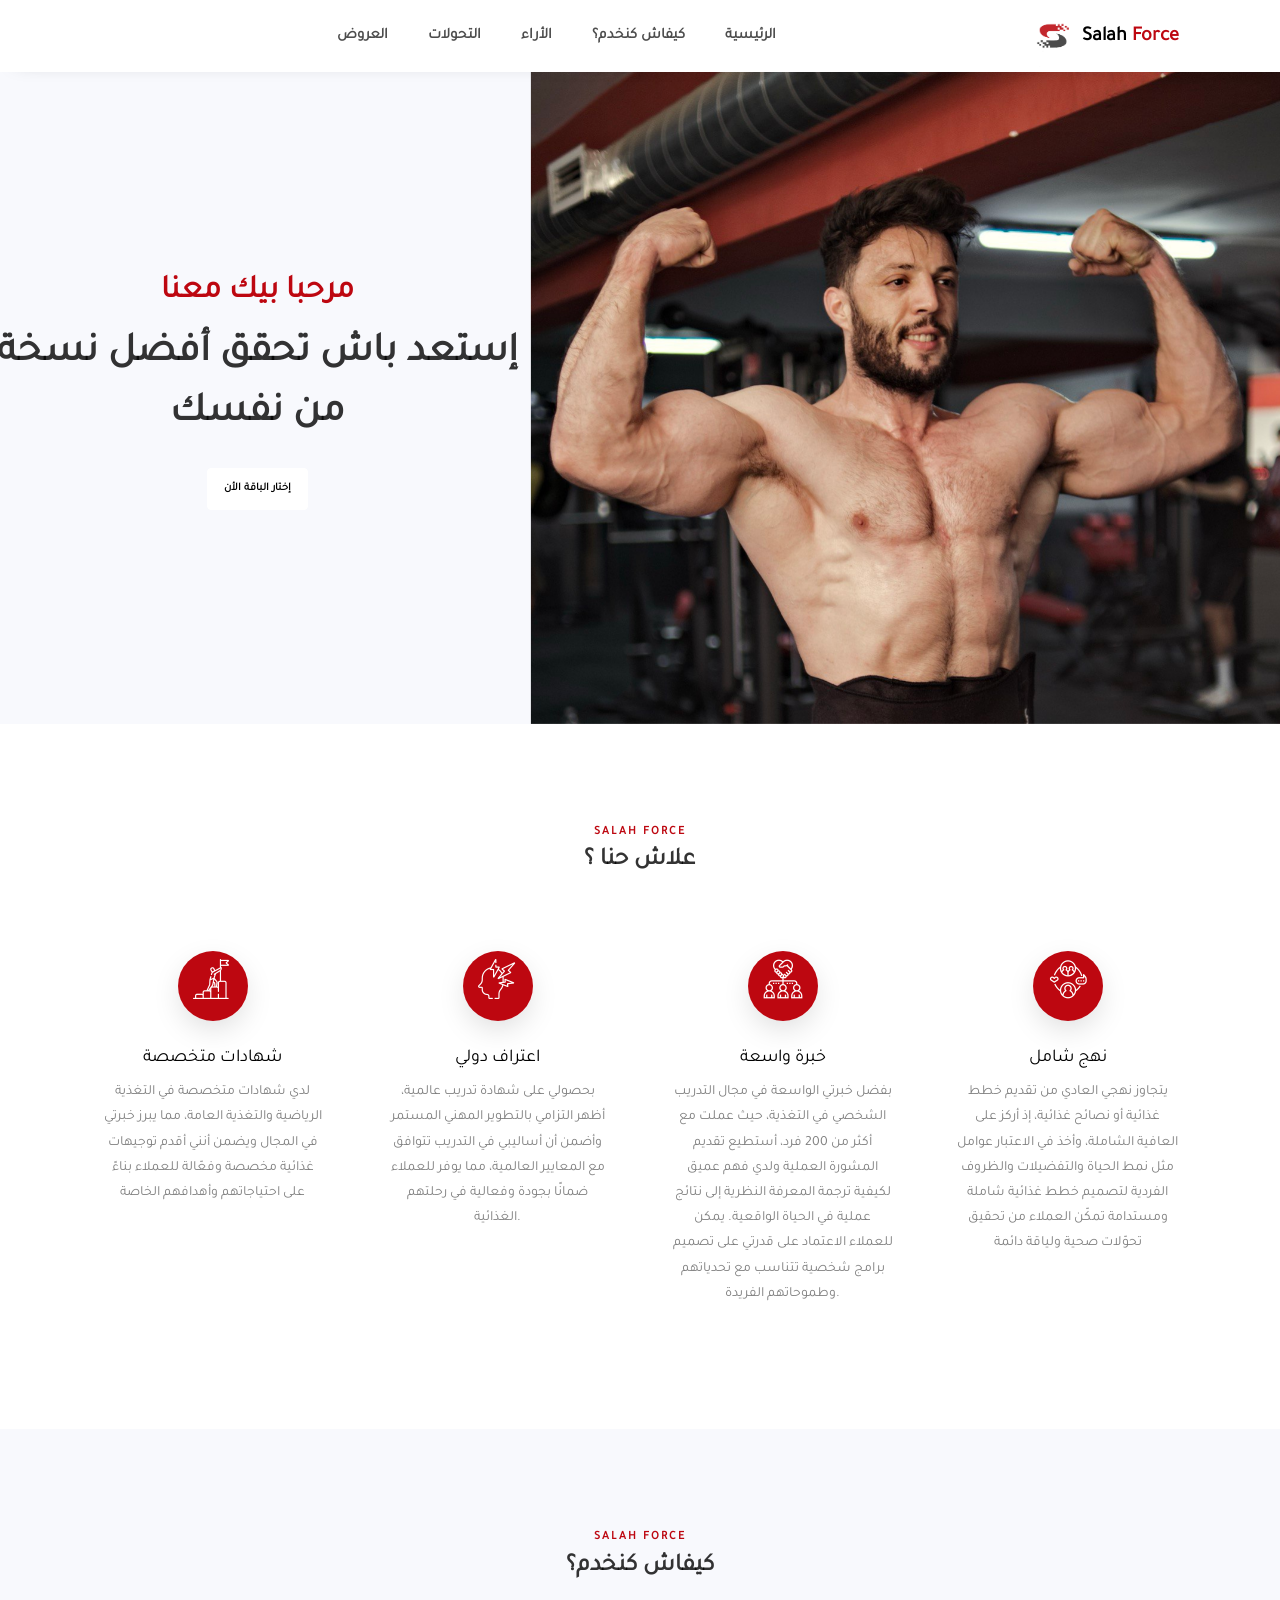
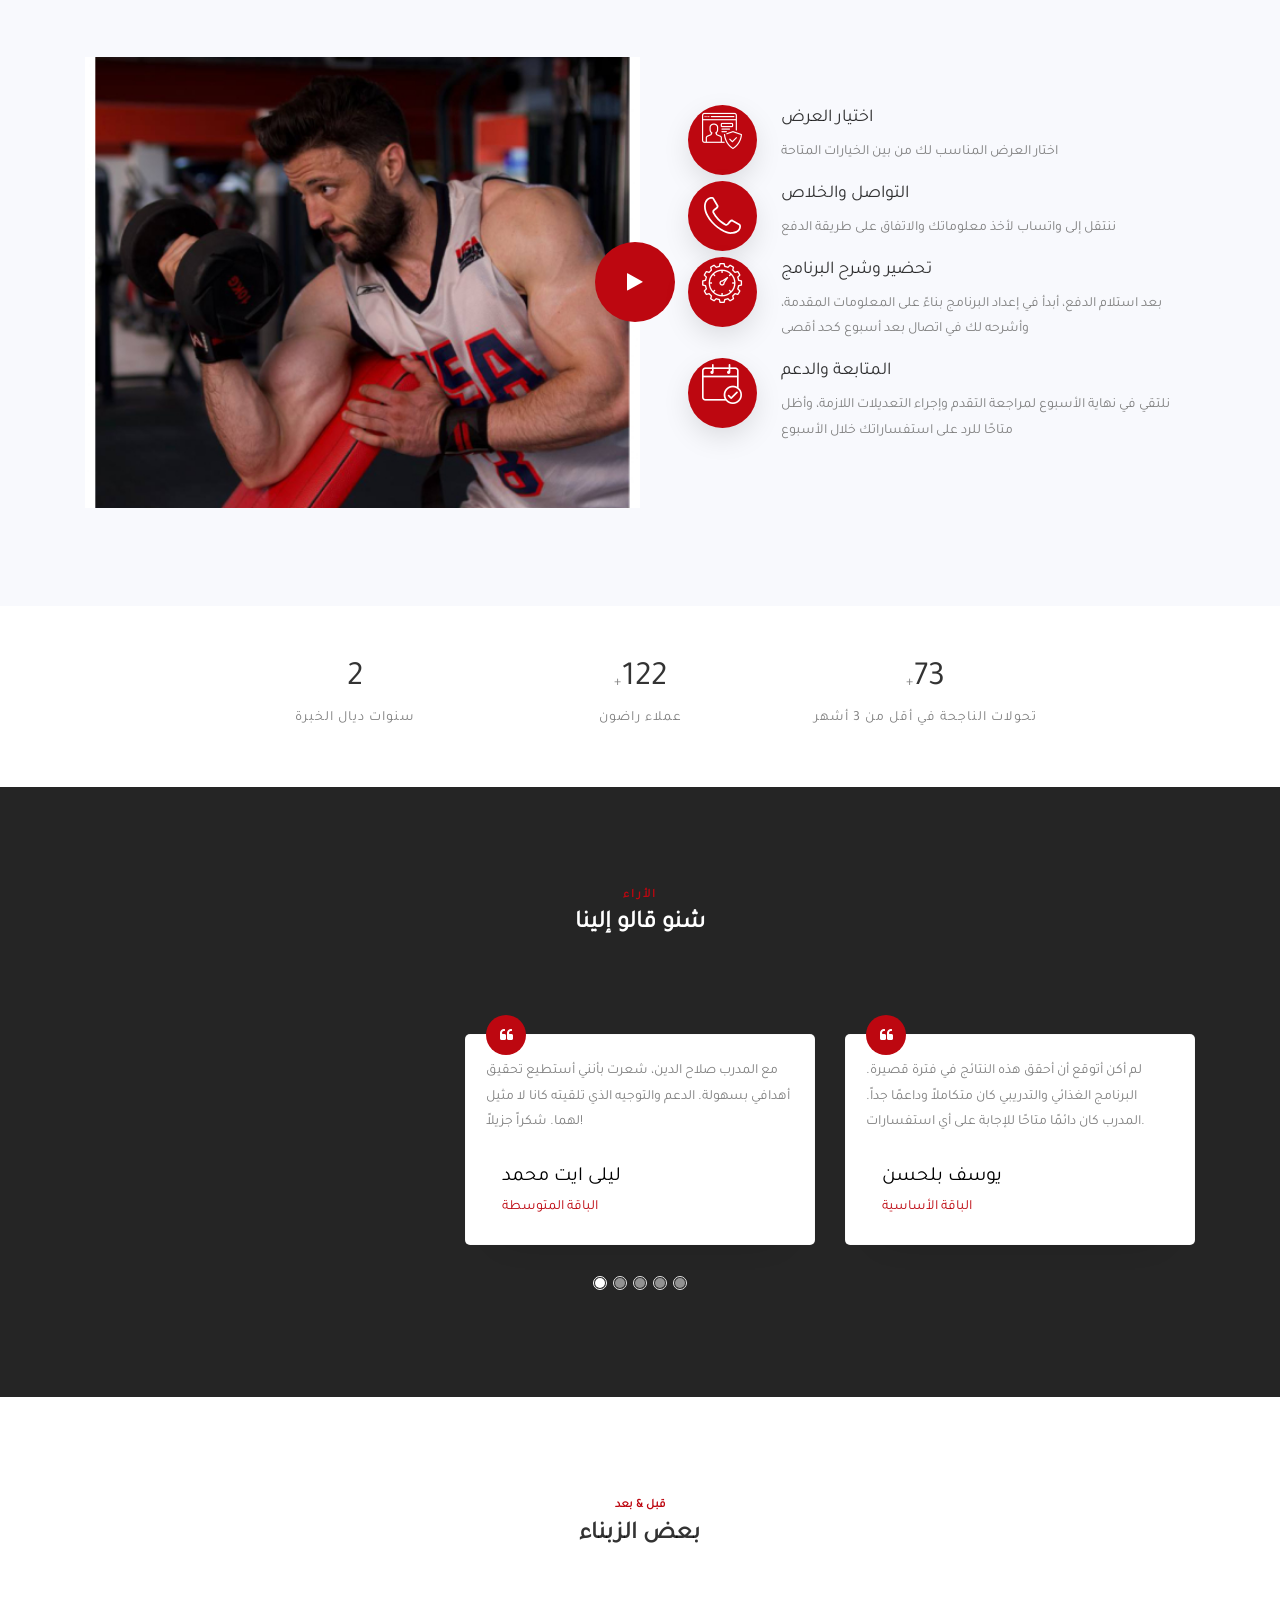
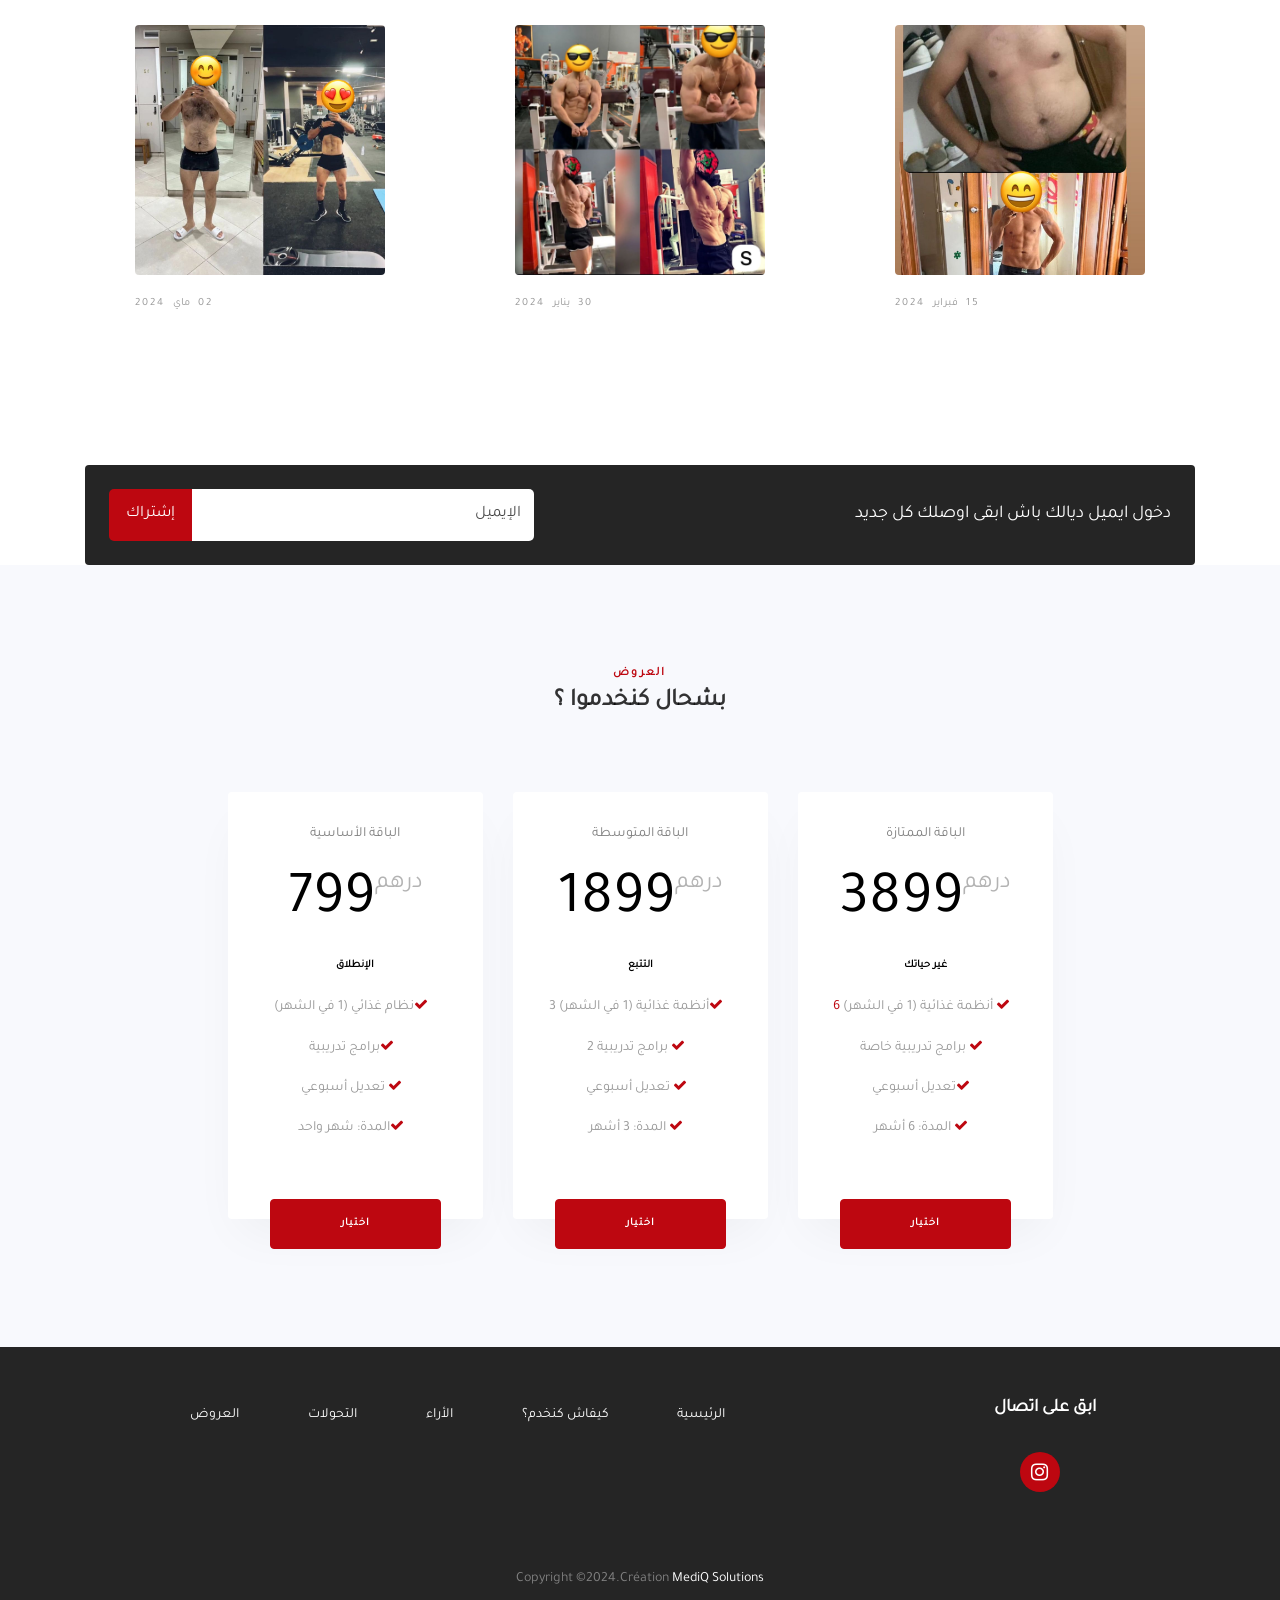
==== index.html @ 90fc4309 "Salah_Force" ====
<!DOCTYPE html>
<html lang="en">
  <head>
    <title>SalahForce</title>
    <meta charset="utf-8">
    <meta name="viewport" content="width=device-width, initial-scale=1, shrink-to-fit=no">
    
	<link rel="icon" href="images/salah-logo.png" type="image/icon type">

    <link href="https://fonts.googleapis.com/css?family=Poppins:300,400,500,600,700,800,900&display=swap" rel="stylesheet">

    <link rel="stylesheet" href="https://stackpath.bootstrapcdn.com/font-awesome/4.7.0/css/font-awesome.min.css">
    <link rel="stylesheet" href="css/animate.css">
    
    <link rel="stylesheet" href="css/owl.carousel.min.css">
    <link rel="stylesheet" href="css/owl.theme.default.min.css">
    <link rel="stylesheet" href="css/magnific-popup.css">

    <link rel="stylesheet" href="css/flaticon.css">
    <link rel="stylesheet" href="css/style.css">
  </head>
  <body>

	<nav class="navbar navbar-expand-lg navbar-dark ftco_navbar bg-dark ftco-navbar-light" id="ftco-navbar" style="position:fixed;width: 100%;">
	    <div class="container">
				
			<div class="collapse navbar-collapse" id="ftco-nav">
				<ul class="navbar-nav m-auto">
					<li class="nav-item"><a href="#prices" class="nav-link" style="letter-spacing: 0px;" >العروض</a></li>
					<li class="nav-item"><a href="#results" class="nav-link" style="letter-spacing: 0px;" >التحولات</a></li>
					<li class="nav-item"><a href="#reviews" class="nav-link" style="letter-spacing: 0px;" >الأراء</a></li>
					<li class="nav-item"><a href="#why-us" class="nav-link" style="letter-spacing: 0px;" > كيفاش كنخدم؟</a></li>
					<li class="nav-item"><a href="#home" class="nav-link" style="letter-spacing: 0px;" >الرئيسية</a></li>
				</ul>
	      	</div>
	    	<a class="navbar-brand" href="#home">
			<img src="images/salah-logo.png" width="50px">	
				Salah <span>Force</span>
			
			</a>
			<button class="navbar-toggler" type="button" data-toggle="collapse" data-target="#ftco-nav" aria-controls="ftco-nav" aria-expanded="false" aria-label="Toggle navigation">
				<span class="fa fa-bars"></span>
			</button>
	      	
	    </div>
	</nav>
    <!-- END nav -->
    

	<div class="header" style=" background: #f8f9fd !important;padding-top: 70px;" id="home">
		<div class="row d-flex flex-column flex-md-row" >
		  <div class="col col-md-5 col-sm-12 text-center ftco-animate" style="display: flex;justify-content: center;align-items: center;padding: 0;">
			<div class="text w-100">
			  <h2 style="letter-spacing: 0px; color: var(--red-coach); font-weight: 600;">مرحبا بيك معنا</h2>
			  <h1 class="mb-4" style="font-weight: 600;">إستعد باش تحقق أفضل نسخة من نفسك</h1>
			  <p class="price_btn_white"><a href="#prices" class="btn btn-white price_btn_white" style="letter-spacing: 0px; font-weight: 600;">إختار الباقة الأن</a></p>
			</div>
		  </div>
		  <div class="col col-md-7 col-sm-12 cover_picture" style="height: 100%;padding: 0;">
			<div class="img" style="height: 100%;">
			  <img src="images/cover-4.jpeg" style="height: 100%; width: 100%; object-fit: cover;" alt="">
			</div>
		  </div>
		</div>
	</div>
	  


    <section class="ftco-section" >
    	<div class="container">
    		<div class="row justify-content-center pb-5 mb-3">
          <div class="col-md-7 heading-section text-center ftco-animate">
			<span class="subheading">Salah Force</span>
            <h2>علاش حنا ؟</h2>
          </div>
        </div>
    		<div class="row">
          <div class="col-md-3 d-flex services align-self-stretch px-4 ftco-animate">
            <div class="d-block text-center">
              <div class="icon d-flex justify-content-center align-items-center">
            		<span class="flaticon-goal"></span>
              </div>
              <div class="media-body p-2 mt-3">
                <h3 class="heading">شهادات متخصصة</h3>
                <p>لدي شهادات متخصصة في التغذية الرياضية والتغذية العامة، مما يبرز خبرتي في المجال ويضمن أنني أقدم توجيهات غذائية مخصصة وفعّالة للعملاء بناءً على احتياجاتهم وأهدافهم الخاصة</p>
              </div>
            </div>      
          </div>
          <div class="col-md-3 d-flex services align-self-stretch px-4 ftco-animate">
            <div class="d-block text-center">
              <div class="icon d-flex justify-content-center align-items-center">
            		<span class="flaticon-stress"></span>
              </div>
              <div class="media-body p-2 mt-3">
                <h3 class="heading">اعتراف دولي</h3>
                <p>بحصولي على شهادة تدريب عالمية، أظهر التزامي بالتطوير المهني المستمر وأضمن أن أساليبي في التدريب تتوافق مع المعايير العالمية، مما يوفر للعملاء ضمانًا بجودة وفعالية في رحلتهم الغذائية.
				</p>
              </div>
            </div>    
          </div>
          <div class="col-md-3 d-flex services align-self-stretch px-4 ftco-animate">
            <div class="d-block text-center">
              <div class="icon d-flex justify-content-center align-items-center">
            		<span class="flaticon-crm"></span>
              </div>
              <div class="media-body p-2 mt-3">
                <h3 class="heading">خبرة واسعة</h3>
                <p>بفضل خبرتي الواسعة في مجال التدريب الشخصي في التغذية، حيث عملت مع أكثر من 200 فرد، أستطيع تقديم المشورة العملية ولدي فهم عميق لكيفية ترجمة المعرفة النظرية إلى نتائج عملية في الحياة الواقعية. يمكن للعملاء الاعتماد على قدرتي على تصميم برامج شخصية تتناسب مع تحدياتهم وطموحاتهم الفريدة.</p>
              </div>
            </div>      
          </div>
          <div class="col-md-3 d-flex services align-self-stretch px-4 ftco-animate">
            <div class="d-block text-center">
              <div class="icon d-flex justify-content-center align-items-center">
            		<span class="flaticon-marriage"></span>
              </div>
              <div class="media-body p-2 mt-3">
                <h3 class="heading">نهج شامل</h3>
                <p>يتجاوز نهجي العادي من تقديم خطط غذائية أو نصائح غذائية، إذ أركز على العافية الشاملة، وأخذ في الاعتبار عوامل مثل نمط الحياة والتفضيلات والظروف الفردية لتصميم خطط غذائية شاملة ومستدامة تمكّن العملاء من تحقيق تحوّلات صحية ولياقة دائمة</p>
              </div>
            </div>      
          </div>
        </div>
    	</div>
    </section>
   	
    <section class="ftco-section bg-light" id="why-us">
    	<div class="container">
    		<div class="row justify-content-center pb-5 mb-3">
          <div class="col-md-7 heading-section text-center ftco-animate">
            <span class="subheading">Salah Force</span>
			<h2>كيفاش كنخدم؟</h2>
            
          </div>
        </div>
    		<div class="row d-flex no-gutters">
    			<div class="col-md-6 d-flex">
					<div class="img img-video d-flex align-self-stretch align-items-center justify-content-center justify-content-md-end mb-4 mb-sm-0" style="background-image:url('images/coach-pic1.jpg');">
						<a href="images/coachingVideo.mp4" class="icon-video popup-video d-flex justify-content-center align-items-center">
							<span class="fa fa-play"></span>
						</a>
					</div>
				</div>
    			<div class="col-md-6 pl-md-5 py-md-5 py-sm-4 pl-sm-4">
    				<div class="services-2 w-100 d-flex">
    					<div class="icon d-flex align-items-center justify-content-center"><span class="flaticon-account"></span></div>
    					<div class="text pl-4">
    						<h4> اختيار العرض</h4>
    						<p>اختار العرض المناسب لك من بين الخيارات المتاحة	</p>
    					</div>
    				</div>
    				<div class="services-2 w-100 d-flex">
    					<div class="icon d-flex align-items-center justify-content-center">
							<?xml version="1.0" encoding="utf-8"?><svg version="1.1" id="Layer_1" xmlns="http://www.w3.org/2000/svg" xmlns:xlink="http://www.w3.org/1999/xlink" x="0px" y="0px" width="37px" height="37px" viewBox="0 0 122.88 122.267" enable-background="new 0 0 122.88 122.267" xml:space="preserve"><g><path fill="#fff" d="M33.822,50.291c4.137,7.442,8.898,14.604,15.074,21.133C55.1,77.984,62.782,83.962,72.771,89.03l0.01,0.005l0.002-0.005 c0.728,0.371,1.421,0.362,2.072,0.118c0.944-0.353,1.927-1.137,2.883-2.086c0.729-0.726,1.643-1.924,2.631-3.223 c3.846-5.054,8.601-11.301,15.314-8.193c0.142,0.065,0.276,0.141,0.402,0.226l22.373,12.852c0.08,0.046,0.157,0.095,0.23,0.147 c2.966,2.036,4.177,5.172,4.19,8.683c0.014,3.621-1.329,7.674-3.274,11.101c-2.565,4.517-6.387,7.502-10.761,9.525 c-4.17,1.928-8.798,2.954-13.267,3.608c-6.989,1.025-13.578,0.374-20.288-1.692c-6.55-2.017-13.176-5.385-20.4-9.86l-0.526-0.326 c-3.326-2.06-6.906-4.276-10.389-6.904C31.108,93.296,18.007,79.283,9.512,63.904C2.361,50.958-1.552,36.995,0.581,23.681 C1.75,16.375,4.901,9.743,10.333,5.35c4.762-3.853,11.188-5.94,19.448-5.203c0.973,0.084,1.793,0.639,2.255,1.419l0.006-0.003 l14.324,24.27c2.11,2.718,2.344,5.415,1.203,8.096c-0.943,2.218-2.892,4.251-5.476,6.168c-0.786,0.65-1.708,1.325-2.659,2.021 C36.236,44.459,32.578,47.136,33.822,50.291L33.822,50.291z M44.67,75.422C38.066,68.44,33.035,60.88,28.695,53.065 c-0.076-0.123-0.144-0.253-0.202-0.39c-3.174-7.459,2.52-11.625,7.493-15.262c0.845-0.618,1.663-1.217,2.401-1.829l0.002,0.003 c0.043-0.036,0.088-0.071,0.135-0.105c1.843-1.354,3.171-2.647,3.678-3.837c0.289-0.679,0.182-1.426-0.466-2.265 c-0.111-0.129-0.213-0.271-0.303-0.423L27.795,5.852c-5.869-0.241-10.419,1.321-13.784,4.044 c-4.239,3.429-6.723,8.759-7.674,14.699c-1.905,11.894,1.716,24.594,8.292,36.5c8.078,14.623,20.575,27.977,32.864,37.25 c3.379,2.55,6.776,4.653,9.932,6.607l0.526,0.326c6.818,4.223,13.017,7.386,19.052,9.244c5.876,1.809,11.634,2.38,17.729,1.486 c4.009-0.587,8.113-1.485,11.668-3.129c3.351-1.55,6.248-3.785,8.134-7.104c1.496-2.637,2.53-5.653,2.521-8.222 c-0.006-1.63-0.472-3.029-1.605-3.844L93.2,80.93c-2.461-1.081-5.629,3.081-8.193,6.45c-1.104,1.452-2.125,2.792-3.156,3.817 c-1.477,1.466-3.118,2.723-4.962,3.411c-2.136,0.799-4.395,0.834-6.755-0.37l0.002-0.004C59.522,88.849,51.323,82.457,44.67,75.422 L44.67,75.422z"/></g></svg>
						</div>
    					<div class="text pl-4">
    						<h4>التواصل والخلاص</h4>
    						<p>ننتقل إلى واتساب لأخذ معلوماتك والاتفاق على طريقة الدفع</p>
    					</div>
    				</div>
    				<div class="services-2 w-100 d-flex">
    					<div class="icon d-flex align-items-center justify-content-center"><span class="flaticon-performance"></span></div>
    					<div class="text pl-4">
    						<h4>تحضير وشرح البرنامج</h4>
    						<p>بعد استلام الدفع، أبدأ في إعداد البرنامج بناءً على المعلومات المقدمة، وأشرحه لك في اتصال بعد أسبوع كحد أقصى	</p>
    					</div>
    				</div>
    				<div class="services-2 w-100 d-flex">
    					<div class="icon d-flex align-items-center justify-content-center"><span class="flaticon-event"></span></div>
    					<div class="text pl-4">
    						<h4>المتابعة والدعم</h4>
    						<p>نلتقي في نهاية الأسبوع لمراجعة التقدم وإجراء التعديلات اللازمة، وأظل متاحًا للرد على استفساراتك خلال الأسبوع	</p>
    					</div>
    				</div>
	        </div>
        </div>
    	</div>
    </section>

    <section class="ftco-counter" id="section-counter">
    	<div class="container">
			<div class="row justify-content-center">
				<div class="col-md-6 col-lg-3 d-flex justify-content-center counter-wrap ftco-animate">
					<div class="block-18 text-center">
					<div class="text">
						<strong class="number" data-number="10">0</strong>
					</div>
					<div class="text">
						<span>سنوات  ديال الخبرة</span>
					</div>
					</div>
				</div>
				<div class="col-md-6 col-lg-3 d-flex justify-content-center counter-wrap ftco-animate">
					<div class="block-18 text-center">
					<div class="text d-flex justify-content-center align-items-center">
						<span>+ </span><strong class="number" data-number="500">0</strong>
					</div>
					<div class="text">
						<span>عملاء راضون</span>
					</div>
					</div>
				</div>
				<div class="col-md-6 col-lg-3 d-flex justify-content-center counter-wrap ftco-animate">
					<div class="block-18 text-center">
					<div class="text d-flex justify-content-center align-items-center">
						<span>+ </span><strong class="number" data-number="300">0</strong>
					</div>
					<div class="text">
						<span>تحولات الناجحة في أقل من 3 أشهر </span>
					</div>
					</div>
				</div>
        	</div>
    	</div>
    </section>



    <section class="ftco-section testimony-section bg-secondary" id="reviews">
      <div class="container">
        <div class="row justify-content-center pb-5 mb-3">
          <div class="col-md-7 heading-section heading-section-white text-center ftco-animate">
			<span class="subheading">الأراء </span>
			<h2>شنو قالو إلينا</h2>
          </div>
        </div>
        <div class="row ftco-animate">
          <div class="col-md-12">
            <div class="carousel-testimony owl-carousel ftco-owl">
              <div class="item">
                <div class="testimony-wrap py-4">
                	<div class="icon d-flex align-items-center justify-content-center"><span class="fa fa-quote-left"></span></div>
                  <div class="text">
                    <p class="mb-4">مع المدرب صلاح الدين، شعرت بأنني أستطيع تحقيق أهدافي بسهولة. الدعم والتوجيه الذي تلقيته كانا لا مثيل لهما. شكراً جزيلاً!</p>
                    <div class="d-flex align-items-center">
                    	
                    	<div class="pl-3">
		                    <p class="name">ليلى  ايت محمد</p>
		                    <span class="position" style="color: rgb(189 7 16);">الباقة المتوسطة </span>
		                  </div>
	                  </div>
                  </div>
                </div>
              </div>
              <div class="item">
                <div class="testimony-wrap py-4">
                	<div class="icon d-flex align-items-center justify-content-center"><span class="fa fa-quote-left"></span></div>
                  <div class="text">
                    <p class="mb-4">لم أكن أتوقع أن أحقق هذه النتائج في فترة قصيرة. البرنامج الغذائي والتدريبي كان متكاملاً وداعمًا جداً. المدرب كان دائمًا متاحًا للإجابة على أي استفسارات.</p>
                    <div class="d-flex align-items-center">
                    	
                    	<div class="pl-3">
		                    <p class="name">يوسف بلحسن</p>
		                    <span class="position" style="color: rgb(189 7 16);">الباقة الأساسية</span>
		                  </div>
	                  </div>
                  </div>
                </div>
              </div>
              <div class="item">
                <div class="testimony-wrap py-4">
                	<div class="icon d-flex align-items-center justify-content-center"><span class="fa fa-quote-left"></span></div>
                  <div class="text">
                    <p class="mb-4">التدريب مع صلاح الدين كان تجربة مميزة. فهمي للتغذية واللياقة تحسن بشكل كبير، وأشعر بالثقة في تحقيق أهدافي الصحية.</p>
                    <div class="d-flex align-items-center">
                    	
                    	<div class="pl-3">
		                    <p class="name">فاطمة الزهراء</p>
		                    <span class="position" style="color: rgb(189 7 16);">الباقة المتوسطة</span>
		                  </div>
	                  </div>
                  </div>
                </div>
              </div>
              <div class="item">
                <div class="testimony-wrap py-4">
                	<div class="icon d-flex align-items-center justify-content-center"><span class="fa fa-quote-left"></span></div>
                  <div class="text">
                    <p class="mb-4">مدرب محترف بمعنى الكلمة. البرنامج كان موجهًا لاحتياجاتي الخاصة وشعرت بتحسن كبير في طاقتي ولياقتي البدنية. أنصح الجميع بتجربة هذا التدريب.</p>
                    <div class="d-flex align-items-center">
                    
                    	<div class="pl-3">
		                    <p class="name">سعيد الكعبي</p>
		                    <span class="position" style="color: rgb(189 7 16);">الباقة الممتازة</span>
		                  </div>
	                  </div>
                  </div>
                </div>
              </div>
              <div class="item">
                <div class="testimony-wrap py-4">
                	<div class="icon d-flex align-items-center justify-content-center"><span class="fa fa-quote-left"></span></div>
                  <div class="text">
                    <p class="mb-4">تجربتي مع التدريب كانت رائعة. البرنامج كان مخصصًا تمامًا لاحتياجاتي، وشعرت بتحسن كبير في لياقتي وصحتي. أنصح بشدة بهذا التدريب.</p>
                    <div class="d-flex align-items-center">
                    	
                    	<div class="pl-3">
		                    <p class="name">أحمد العلوي</p>
		                    <span class="position" style="color: rgb(189 7 16);">الباقة المتوسطة</span>
		                  </div>
	                  </div>
                  </div>
                </div>
              </div>
            </div>
          </div>
        </div>
      </div>
    </section>

    <section class="ftco-section" id="results">
      <div class="container">
        <div class="row justify-content-center pb-5 mb-3">
          <div class="col-md-7 heading-section text-center ftco-animate">
			<span class="subheading" style="letter-spacing: 0px;">قبل &amp; بعد</span>
            <h2>بعض الزبناء</h2>
          </div>
        </div>
        <div class="row d-flex">
          <div class="col-md-4 d-flex justify-content-center ftco-animate">
            <div class="blog-entry align-self-stretch">
              <a href="blog-single.html" class="block-20 rounded" style="background-image: url('images/transformation1.jpeg');">
              </a>
              <div class="text mt-3">
              	<div class="meta mb-2">
					<div><a href="#">2024 </a></div>
					<div><a href="#" style="letter-spacing: 0px;">ماي </a></div>
					<div><a href="#">02</a></div>
                </div>
              </div>
            </div>
          </div>
          <div class="col-md-4 d-flex justify-content-center ftco-animate">
            <div class="blog-entry align-self-stretch">
              <a href="blog-single.html" class="block-20 rounded" style="background-image: url('images/transformation2.jpeg');">
              </a>
              <div class="text mt-3">
              	<div class="meta mb-2">
					<div><a href="#">2024 </a></div>
                  <div><a href="#" style="letter-spacing: 0px;">يناير </a></div>
                  <div><a href="#">30</a></div>
                </div>
              </div>
            </div>
          </div>
          <div class="col-md-4 d-flex justify-content-center ftco-animate">
            <div class="blog-entry align-self-stretch">
              <a href="blog-single.html" class="block-20 rounded" style="background-image: url('images/transformation3.jpeg');">
              </a>
              <div class="text mt-3">
              	<div class="meta mb-2">
					<div><a href="#">2024 </a></div>
					<div><a href="#" style="letter-spacing: 0px;">فبراير </a></div>
					<div><a href="#">15</a></div>
                </div>
              </div>
            </div>
          </div>
        </div>
      </div>
    </section>
		

    <section class="ftco-section ftco-no-pb ftco-no-pt">
      <div class="container">
      	<div class="row">
	      	<div class="col-md-12">
	      		<div class="bg-secondary w-100 rounded p-4">
	        		<div class="row">
						<div class="col-md-5 d-flex align-items-center">
							<form action="#" class="subscribe-form">
							  	<div class="form-group d-flex">
									<input type="submit" value="إشتراك" class="submit px-3">
									<input type="text" class="form-control" placeholder="الإيميل">
							  	</div>
							</form>
						</div>
						<div class="col-md-7 d-flex align-items-center justify-content-md-end email-section">
							<h2 class="mb-3 mb-sm-0" style="color:#fff; font-size: 18px;">دخول ايميل ديالك باش ابقى اوصلك كل جديد</h2>
						</div>
			          
		          	</div>
			      </div>
			    </div>
			  </div>
      </div>
    </section>

    <section class="ftco-section bg-light" id="prices">
    	<div class="container">
    		<div class="row justify-content-center pb-5 mb-3">
          <div class="col-md-7 heading-section text-center ftco-animate">
            <span class="subheading">العروض</span>
            <h2>بشحال كنخدموا ؟</h2>
          </div>
        </div>
    		<div class="row justify-content-center">
			
	        <div class="col-md-6 col-lg-3 ftco-animate">
	          <div class="block-7">
	            <div class="text-center">
				<span>الباقة الأساسية</span>
	            <span class="price"><span class="number">799</span><sup>درهم</sup></span>
	            <span class="excerpt d-block" style="letter-spacing: 0px;" > الإنطلاق</span>
	            
	            <ul class="pricing-text mb-5">
					<li> نظام غذائي (1 في الشهر)<span class="fa fa-check mr-2"></span></li>
					<li>برامج تدريبية<span class="fa fa-check mr-2"></span></li>
					<li>تعديل أسبوعي <span class="fa fa-check mr-2"></span></li>
					<li>المدة: شهر واحد<span class="fa fa-check mr-2"></span></li>
	            </ul>

				
				<a href="https://wa.me/212664118036?text=Starter%20Pack%20!" class="btn btn-primary d-block px-2 py-3">اختيار</a>
	            </div>
	          </div>
	        </div>
	        <div class="col-md-6 col-lg-3 ftco-animate">
	          	<div class="block-7">
					<div class="text-center">
					<span>الباقة المتوسطة</span>
					<span class="price"> <span class="number">1899</span><sup>درهم</sup></span>
					<span class="excerpt d-block" style="letter-spacing: 0px;" >التتبع</span>
					
					<ul class="pricing-text mb-5">
						<li>3 أنظمة غذائية (1 في الشهر)<span class="fa fa-check mr-2"></span></li>
						<li>2 برامج تدريبية <span class="fa fa-check mr-2"></span></li>
						<li>تعديل أسبوعي <span class="fa fa-check mr-2"></span></li>
						<li>المدة: 3 أشهر <span class="fa fa-check mr-2"></span></li>
					</ul>

					
				<a href="https://wa.me/212664118036?text=Pack%20Medium%20!" class="btn btn-primary d-block px-2 py-3">اختيار</a>
					</div>
	          	</div>
	        </div>
	        <div class="col-md-6 col-lg-3 ftco-animate">
	          <div class="block-7">
	            <div class="text-center">
				<span>الباقة الممتازة</span>
	            <span class="price"> <span class="number">3899</span><sup>درهم</sup></span>
	            <span class="excerpt d-block" style="letter-spacing: 0px;" >غير حياتك </span>
	           
	            <ul class="pricing-text mb-5">
					<li> أنظمة غذائية (1 في الشهر) <span style="color: rgb(189 7 16);">6</span> <span class="fa fa-check mr-2"></span></li>
					<li>برامج تدريبية خاصة <span class="fa fa-check mr-2"></span></li>
					<li>تعديل أسبوعي<span class="fa fa-check mr-2"></span></li>
					<li>المدة: 6 أشهر <span class="fa fa-check mr-2"></span></li>
	            </ul>
				<a href="https://wa.me/212664118036?text=Pack%20Premium%20!" class="btn btn-primary d-block px-2 py-3">اختيار</a>

	            </div>
	          </div>
	        </div>
	      </div>
    	</div>
    </section>


    <footer class="footer">
			<div class="container-fluid px-lg-5">
						<div class="row">
							<div class="col-md-8 py-5">
								<div class="row justify-content-center">
									<div class="col-md-12 col-lg-10">
										<div class="row">
											<div class="col-md-12 mb-md-0 mb-4">
												<ul class="footer-nav m-auto ">
													<li class="nav-item"><a href="#prices" class="nav-link" >العروض</a></li>
													<li class="nav-item"><a href="#results" class="nav-link" >التحولات</a></li>
													<li class="nav-item"><a href="#reviews" class="nav-link" >الأراء</a></li>
													<li class="nav-item"><a href="#why-us" class="nav-link" > كيفاش كنخدم؟</a></li>
													<li class="nav-item"><a href="#home" class="nav-link" >الرئيسية</a></li>
												</ul>
											</div>
										</div>
									</div>
								</div>
							</div> 
							<div class="col-md-4 mb-md-0 mb-4 py-5">
								<h2 class="footer-heading">ابق على اتصال</h2>
								<ul class="ftco-footer-social p-0">
									<li class="ftco-animate"><a target="_blank" href="https://www.instagram.com/salah__e_eddine/" data-toggle="tooltip" data-placement="top" title="Instagram"><span class="fa fa-instagram"></span></a></li>
								</ul>
							</div>
							
						</div>
						<div class="row text-center">
							<div class="col-md-12">
								<p class="copyright">
					  			Copyright &copy;2024.Création <a href="https://www.linkedin.com/in/mehdi-ben-marzouq/" target="_blank">MediQ Solutions</a></p>
							</div>
						</div>
			</div>
		</footer>
		
  <!-- loader -->
  <div id="ftco-loader" class="show fullscreen"><svg class="circular" width="48px" height="48px"><circle class="path-bg" cx="24" cy="24" r="22" fill="none" stroke-width="4" stroke="#eeeeee"/><circle class="path" cx="24" cy="24" r="22" fill="none" stroke-width="4" stroke-miterlimit="10" stroke="#F96D00"/></svg></div>





  <script src="js/jquery.min.js"></script>
  <script src="js/jquery-migrate-3.0.1.min.js"></script>
  <script src="js/popper.min.js"></script>
  <script src="js/bootstrap.min.js"></script>
  <script src="js/jquery.easing.1.3.js"></script>
  <script src="js/jquery.waypoints.min.js"></script>
  <script src="js/jquery.stellar.min.js"></script>
  <script src="js/jquery.animateNumber.min.js"></script>
  <script src="js/owl.carousel.min.js"></script>
  <script src="js/jquery.magnific-popup.min.js"></script>
  <script src="js/scrollax.min.js"></script>

  <script src="js/main.js"></script>

  </body>
</html>
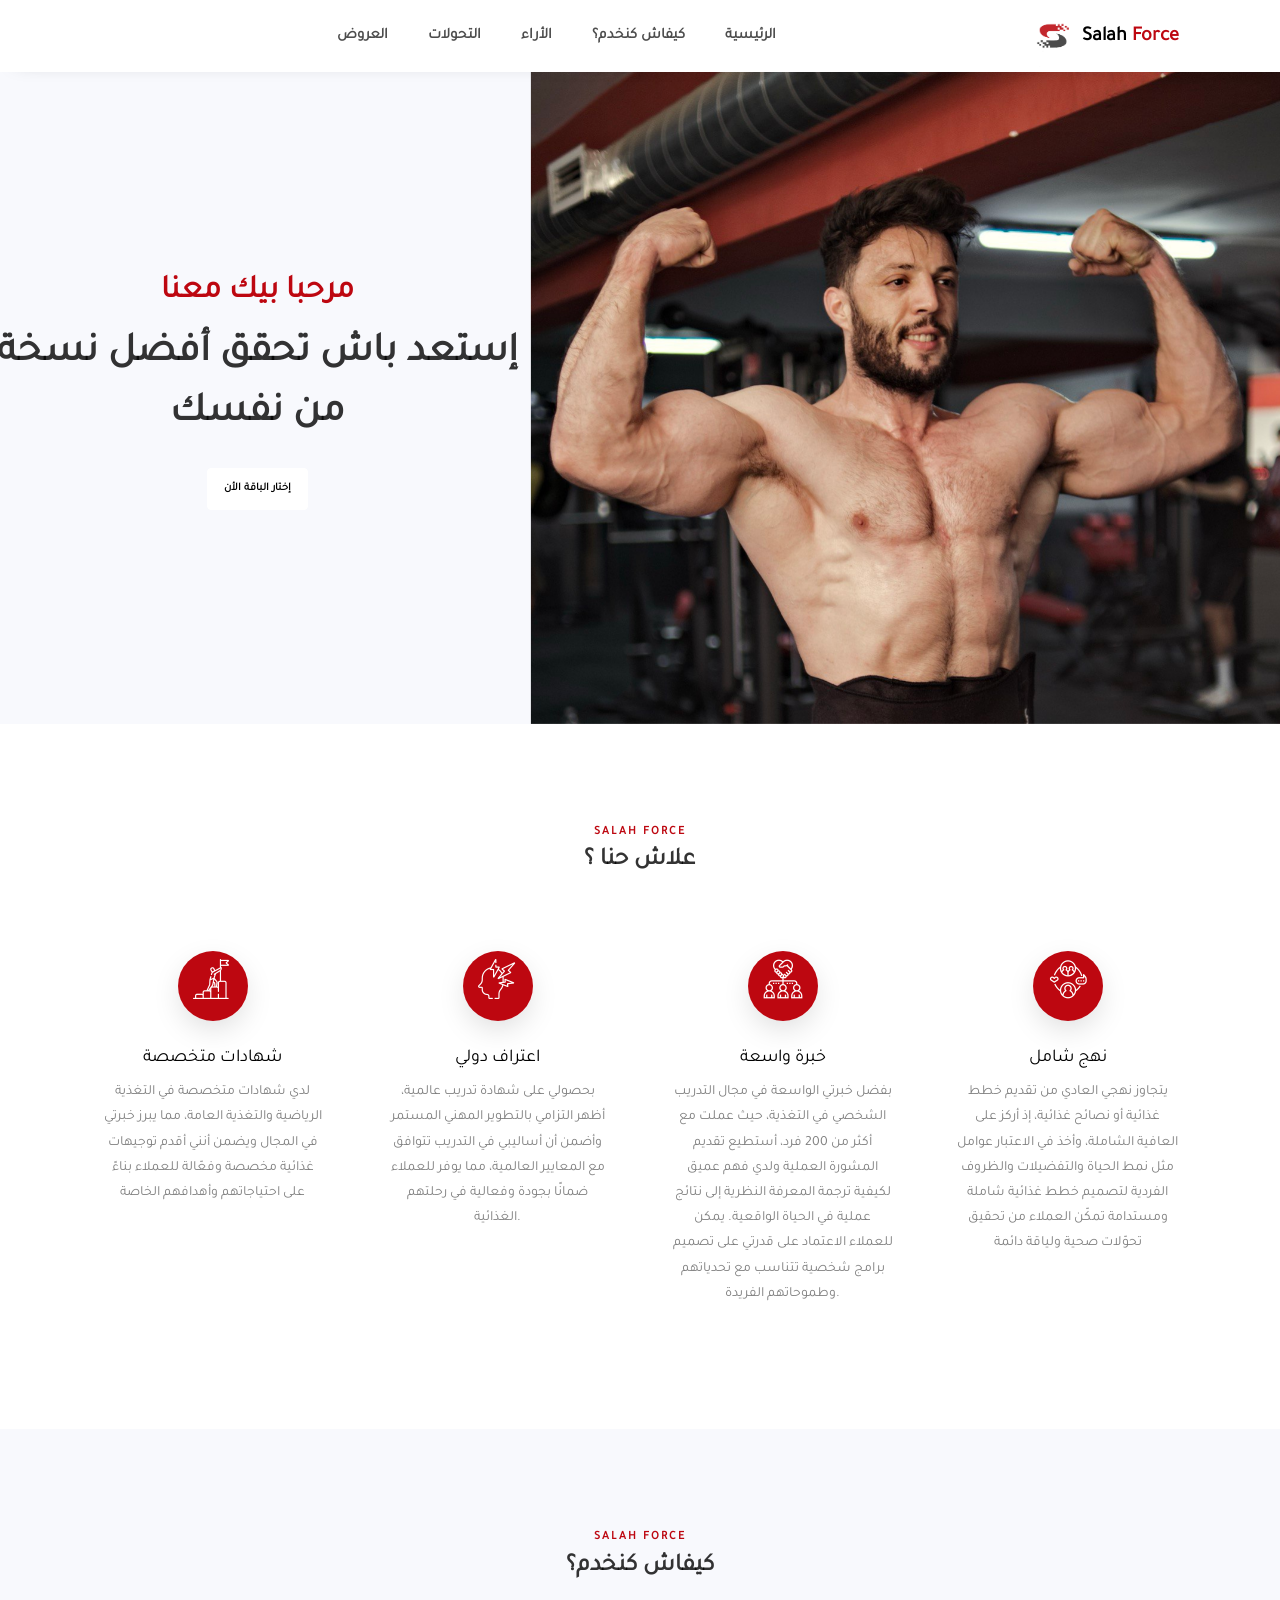
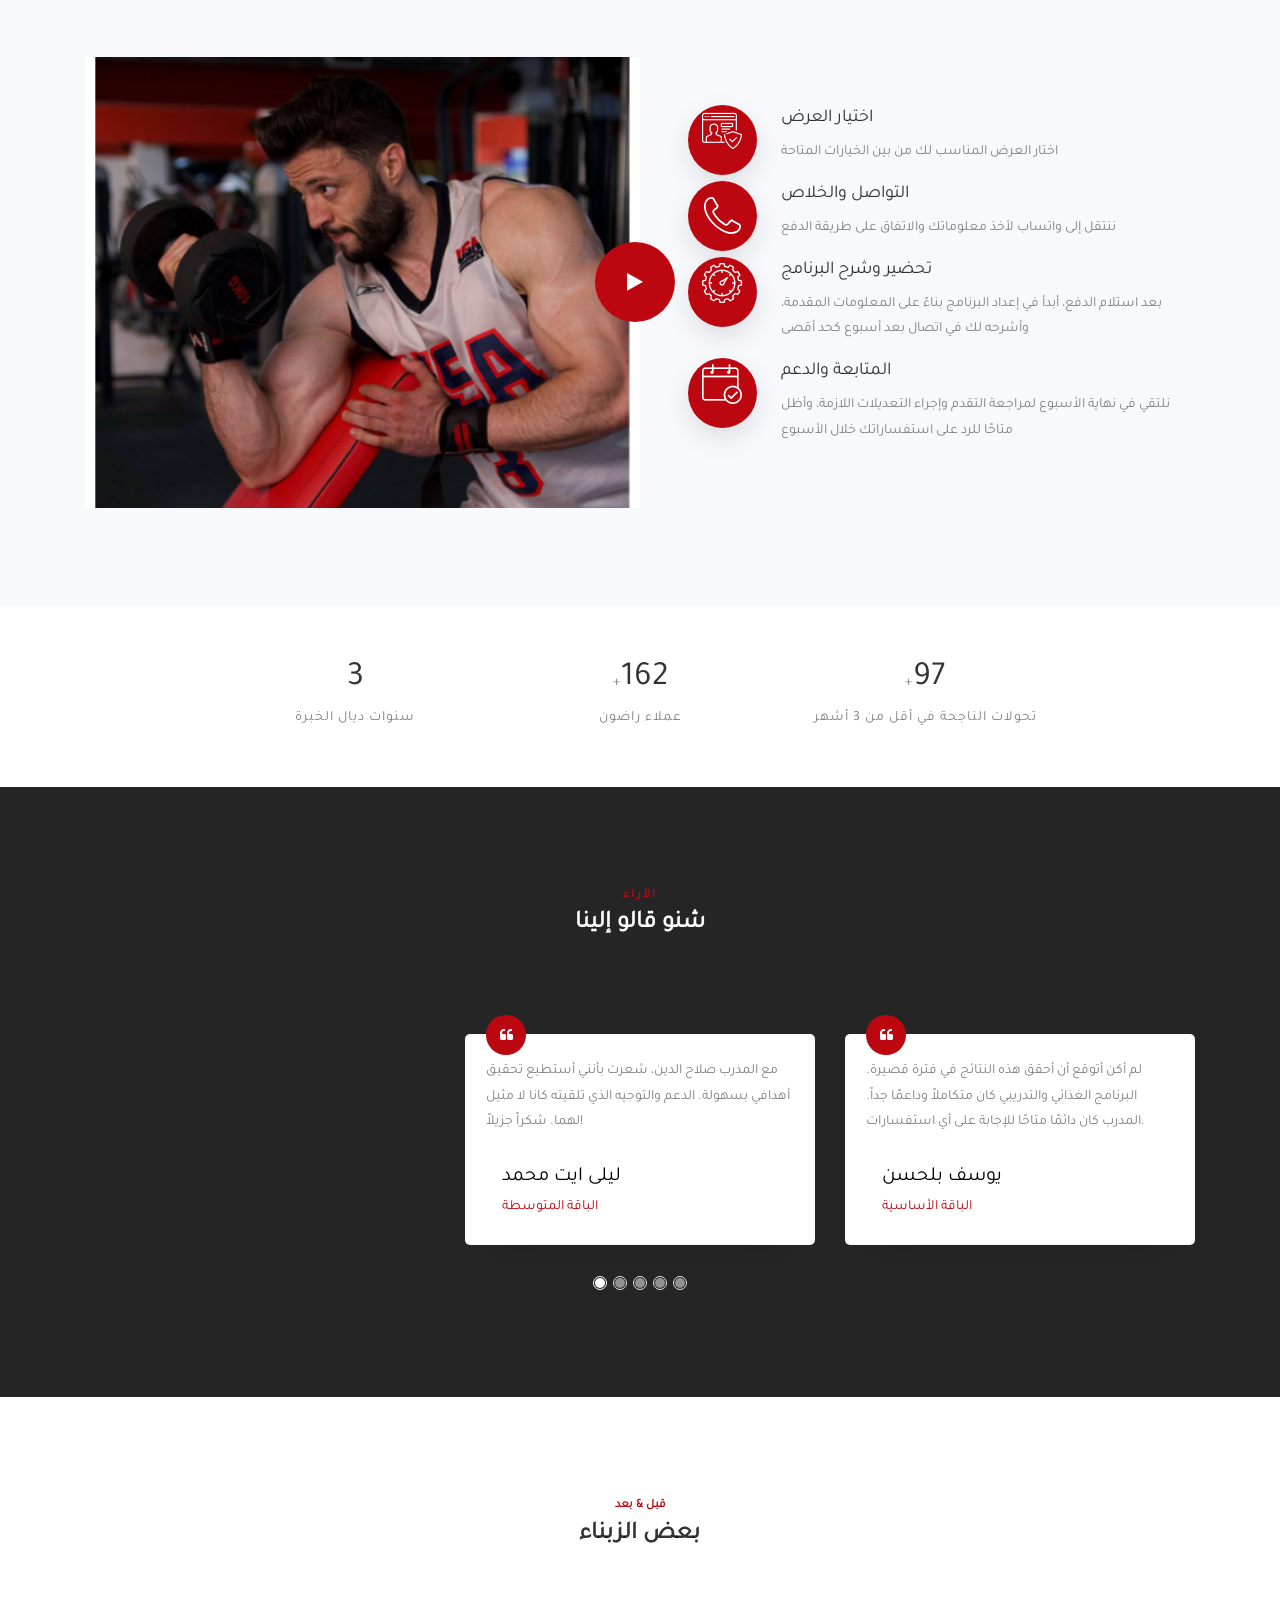
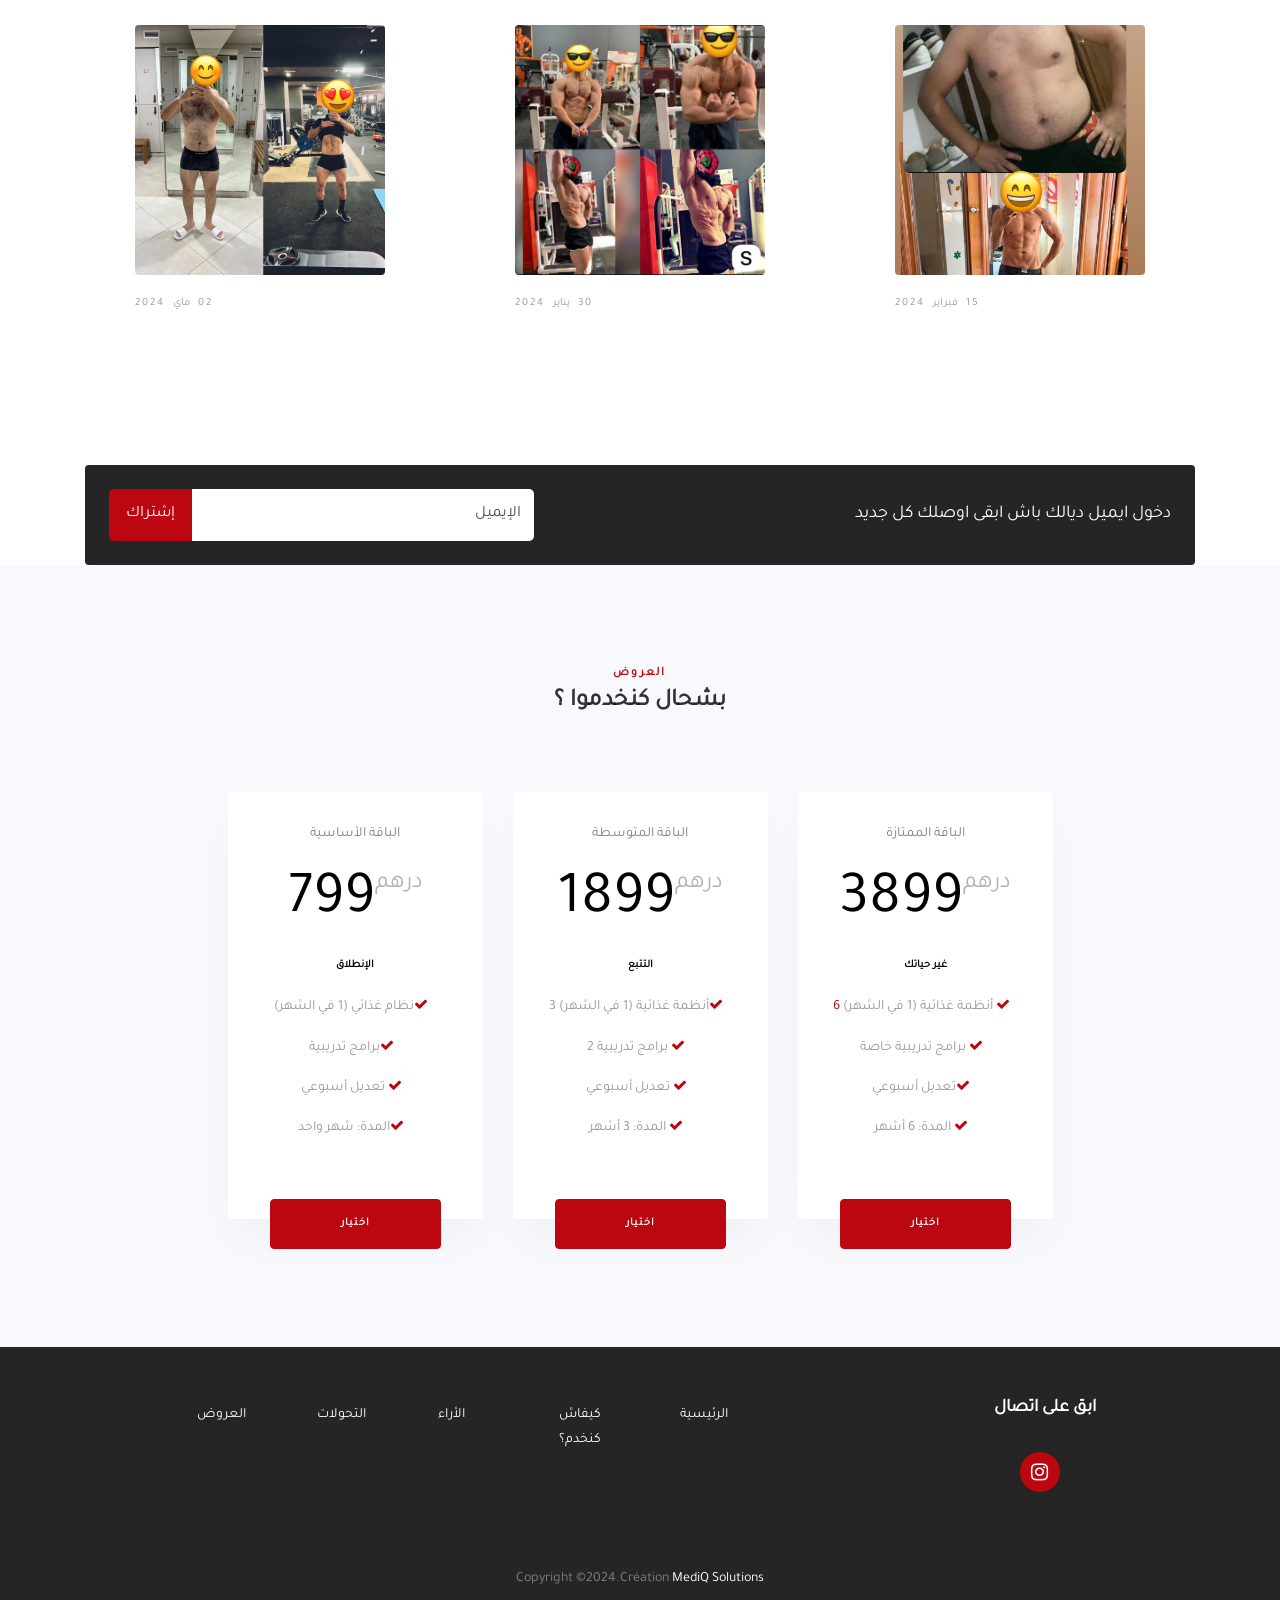
==== commit d28abe4f: "Salah-force media queries issues" ====
--- a/index.html
+++ b/index.html
@@ -51,8 +51,8 @@
 		<div class="row d-flex flex-column flex-md-row" >
 		  <div class="col col-md-5 col-sm-12 text-center ftco-animate" style="display: flex;justify-content: center;align-items: center;padding: 0;">
 			<div class="text w-100">
-			  <h2 style="letter-spacing: 0px; color: var(--red-coach); font-weight: 600;">مرحبا بيك معنا</h2>
-			  <h1 class="mb-4" style="font-weight: 600;">إستعد باش تحقق أفضل نسخة من نفسك</h1>
+			  <h2 style="letter-spacing: 0px; color: var(--red-coach); font-weight: 600;" class="header-head">مرحبا بيك معنا</h2>
+			  <h1 class="mb-4 text-header" style="font-weight: 600;">إستعد باش تحقق أفضل نسخة من نفسك</h1>
 			  <p class="price_btn_white"><a href="#prices" class="btn btn-white price_btn_white" style="letter-spacing: 0px; font-weight: 600;">إختار الباقة الأن</a></p>
 			</div>
 		  </div>
@@ -465,12 +465,12 @@
 									<div class="col-md-12 col-lg-10">
 										<div class="row">
 											<div class="col-md-12 mb-md-0 mb-4">
-												<ul class="footer-nav m-auto ">
-													<li class="nav-item"><a href="#prices" class="nav-link" >العروض</a></li>
-													<li class="nav-item"><a href="#results" class="nav-link" >التحولات</a></li>
-													<li class="nav-item"><a href="#reviews" class="nav-link" >الأراء</a></li>
-													<li class="nav-item"><a href="#why-us" class="nav-link" > كيفاش كنخدم؟</a></li>
-													<li class="nav-item"><a href="#home" class="nav-link" >الرئيسية</a></li>
+												<ul class="footer-nav m-auto row">
+													<li class="nav-item col-md-2"><a href="#prices" class="nav-link" >العروض</a></li>
+													<li class="nav-item col-md-2"><a href="#results" class="nav-link" >التحولات</a></li>
+													<li class="nav-item col-md-2"><a href="#reviews" class="nav-link" >الأراء</a></li>
+													<li class="nav-item col-md-2"><a href="#why-us" class="nav-link" > كيفاش كنخدم؟</a></li>
+													<li class="nav-item col-md-2"><a href="#home" class="nav-link" >الرئيسية</a></li>
 												</ul>
 											</div>
 										</div>
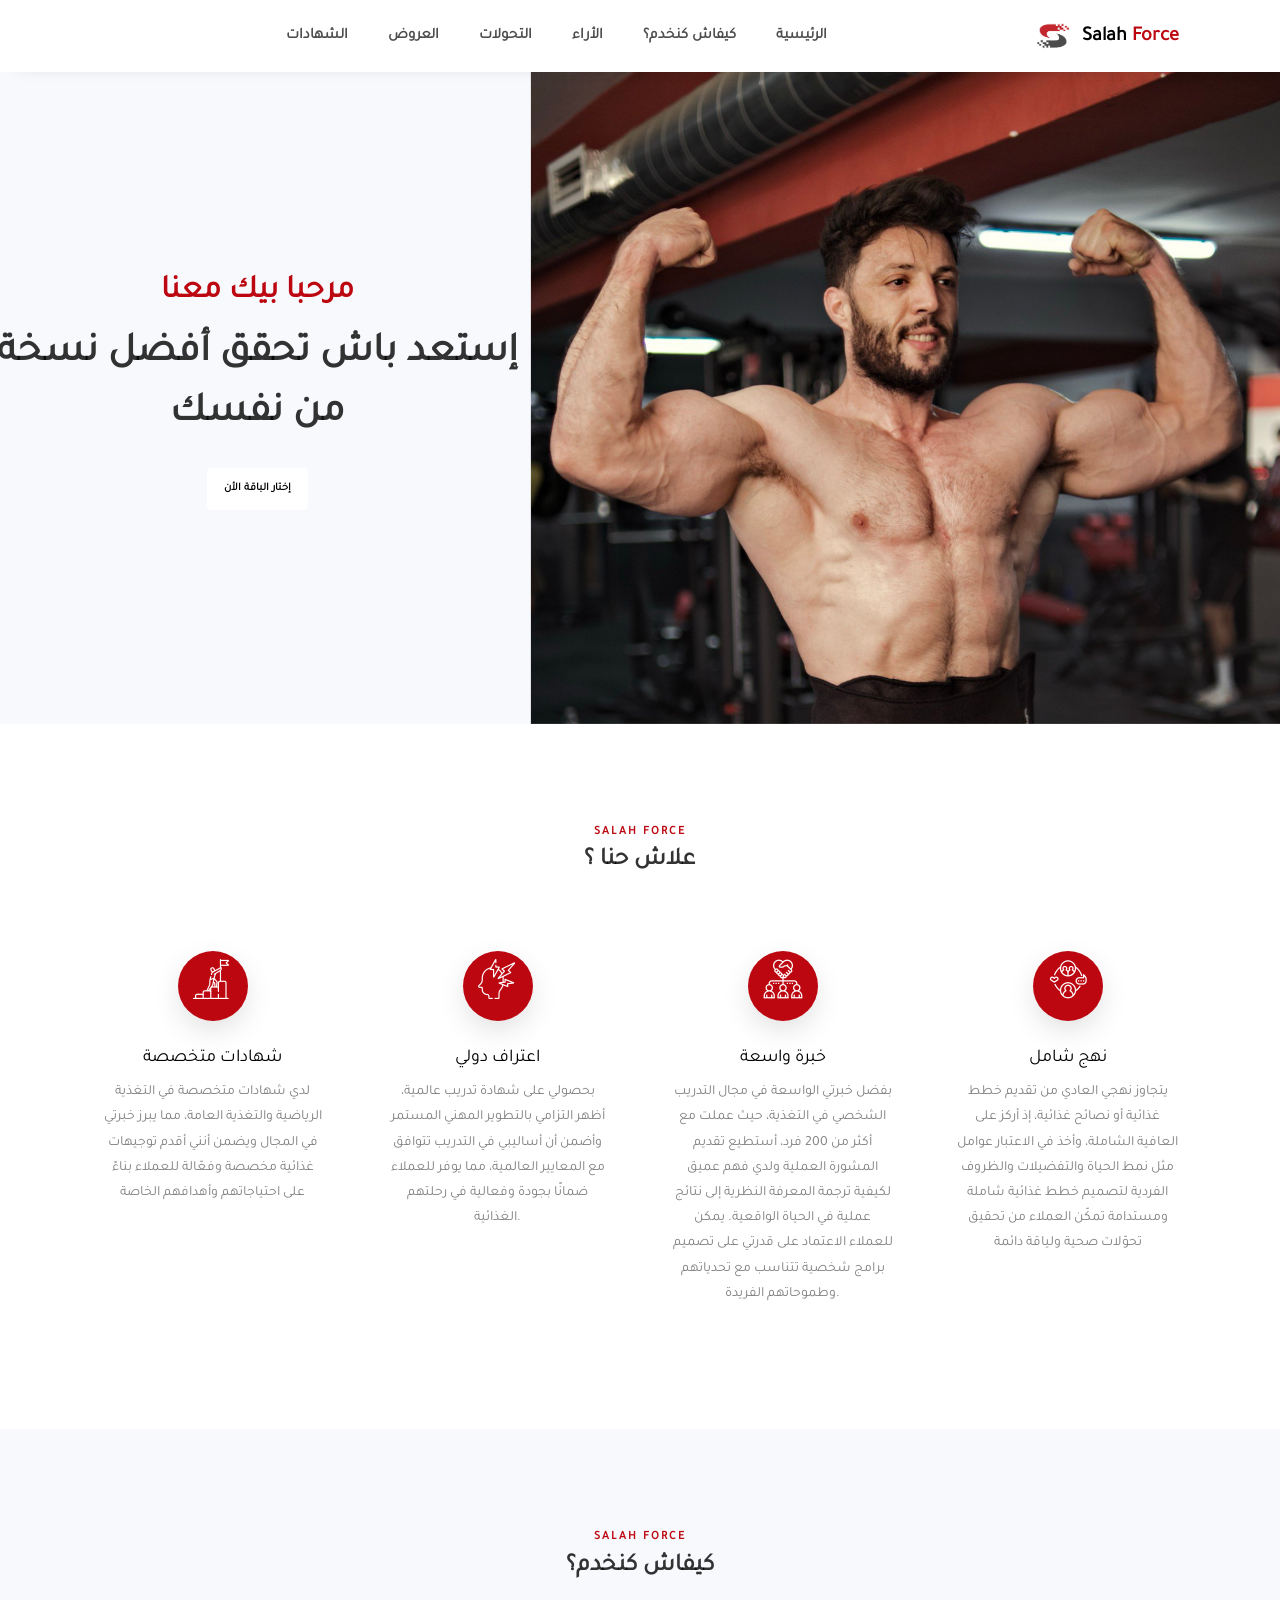
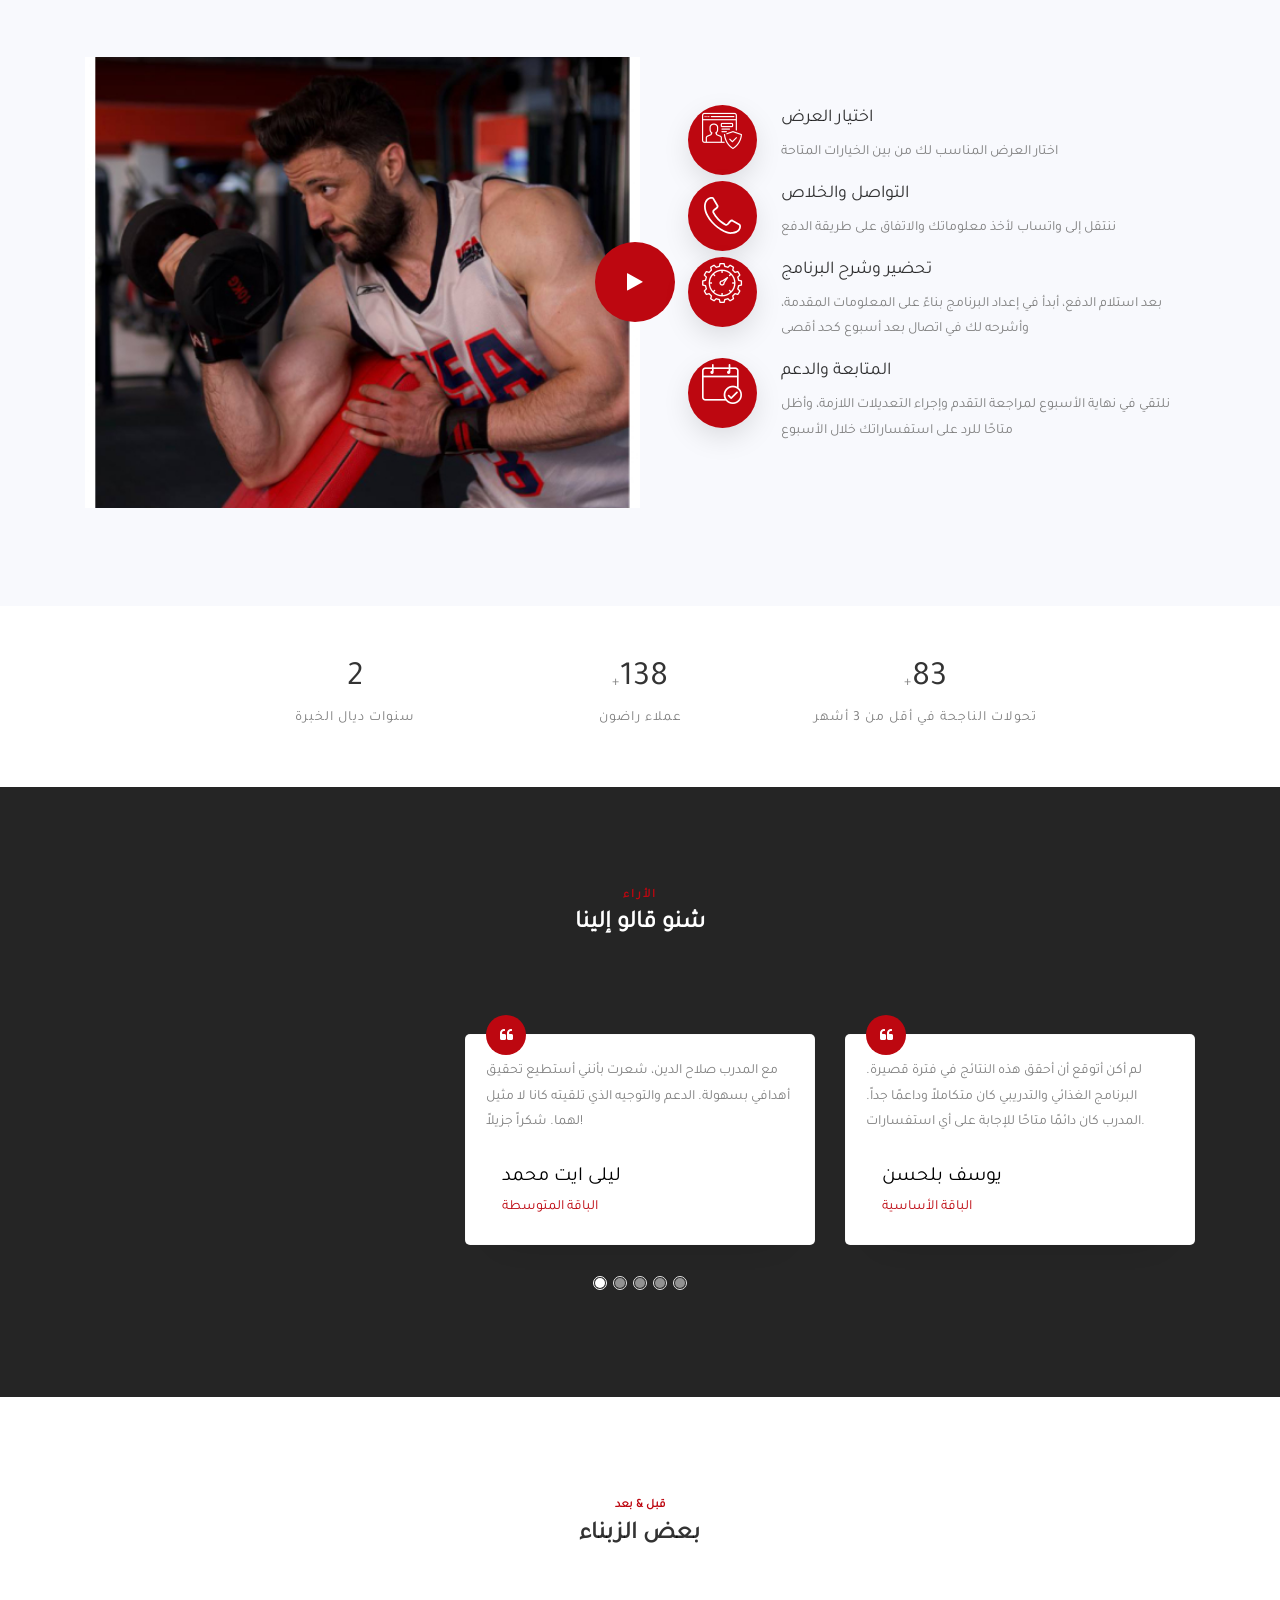
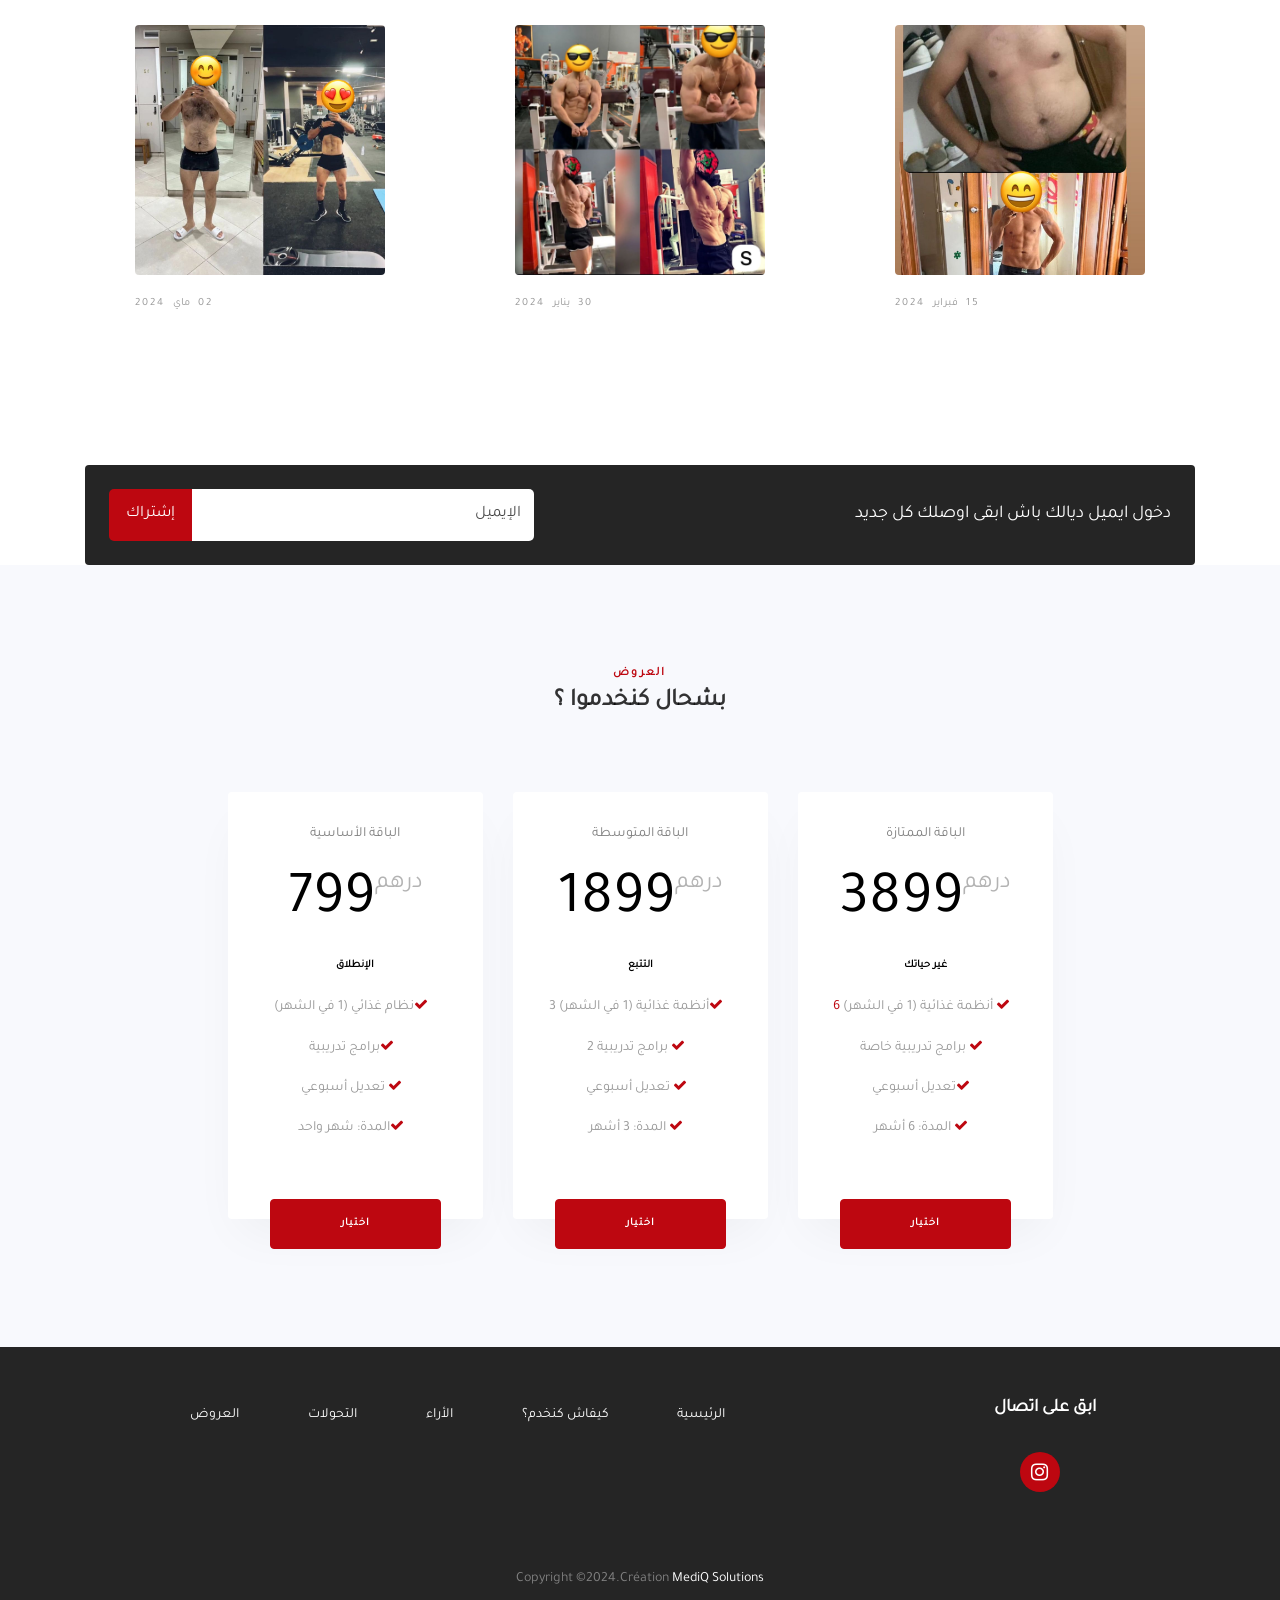
==== commit 28d0f172: "certifications_add" ====
--- a/index.html
+++ b/index.html
@@ -26,6 +26,7 @@
 				
 			<div class="collapse navbar-collapse" id="ftco-nav">
 				<ul class="navbar-nav m-auto">
+					<li class="nav-item"><a href="certifications.html" class="nav-link" style="letter-spacing: 0px;" >الشهادات </a></li>
 					<li class="nav-item"><a href="#prices" class="nav-link" style="letter-spacing: 0px;" >العروض</a></li>
 					<li class="nav-item"><a href="#results" class="nav-link" style="letter-spacing: 0px;" >التحولات</a></li>
 					<li class="nav-item"><a href="#reviews" class="nav-link" style="letter-spacing: 0px;" >الأراء</a></li>
@@ -466,11 +467,11 @@
 										<div class="row">
 											<div class="col-md-12 mb-md-0 mb-4">
 												<ul class="footer-nav m-auto row">
-													<li class="nav-item col-md-2"><a href="#prices" class="nav-link" >العروض</a></li>
-													<li class="nav-item col-md-2"><a href="#results" class="nav-link" >التحولات</a></li>
-													<li class="nav-item col-md-2"><a href="#reviews" class="nav-link" >الأراء</a></li>
-													<li class="nav-item col-md-2"><a href="#why-us" class="nav-link" > كيفاش كنخدم؟</a></li>
-													<li class="nav-item col-md-2"><a href="#home" class="nav-link" >الرئيسية</a></li>
+													<li class="nav-item"><a href="#prices" class="nav-link" >العروض</a></li>
+													<li class="nav-item "><a href="#results" class="nav-link" >التحولات</a></li>
+													<li class="nav-item "><a href="#reviews" class="nav-link" >الأراء</a></li>
+													<li class="nav-item "><a href="#why-us" class="nav-link" > كيفاش كنخدم؟</a></li>
+													<li class="nav-item "><a href="#home" class="nav-link" >الرئيسية</a></li>
 												</ul>
 											</div>
 										</div>
